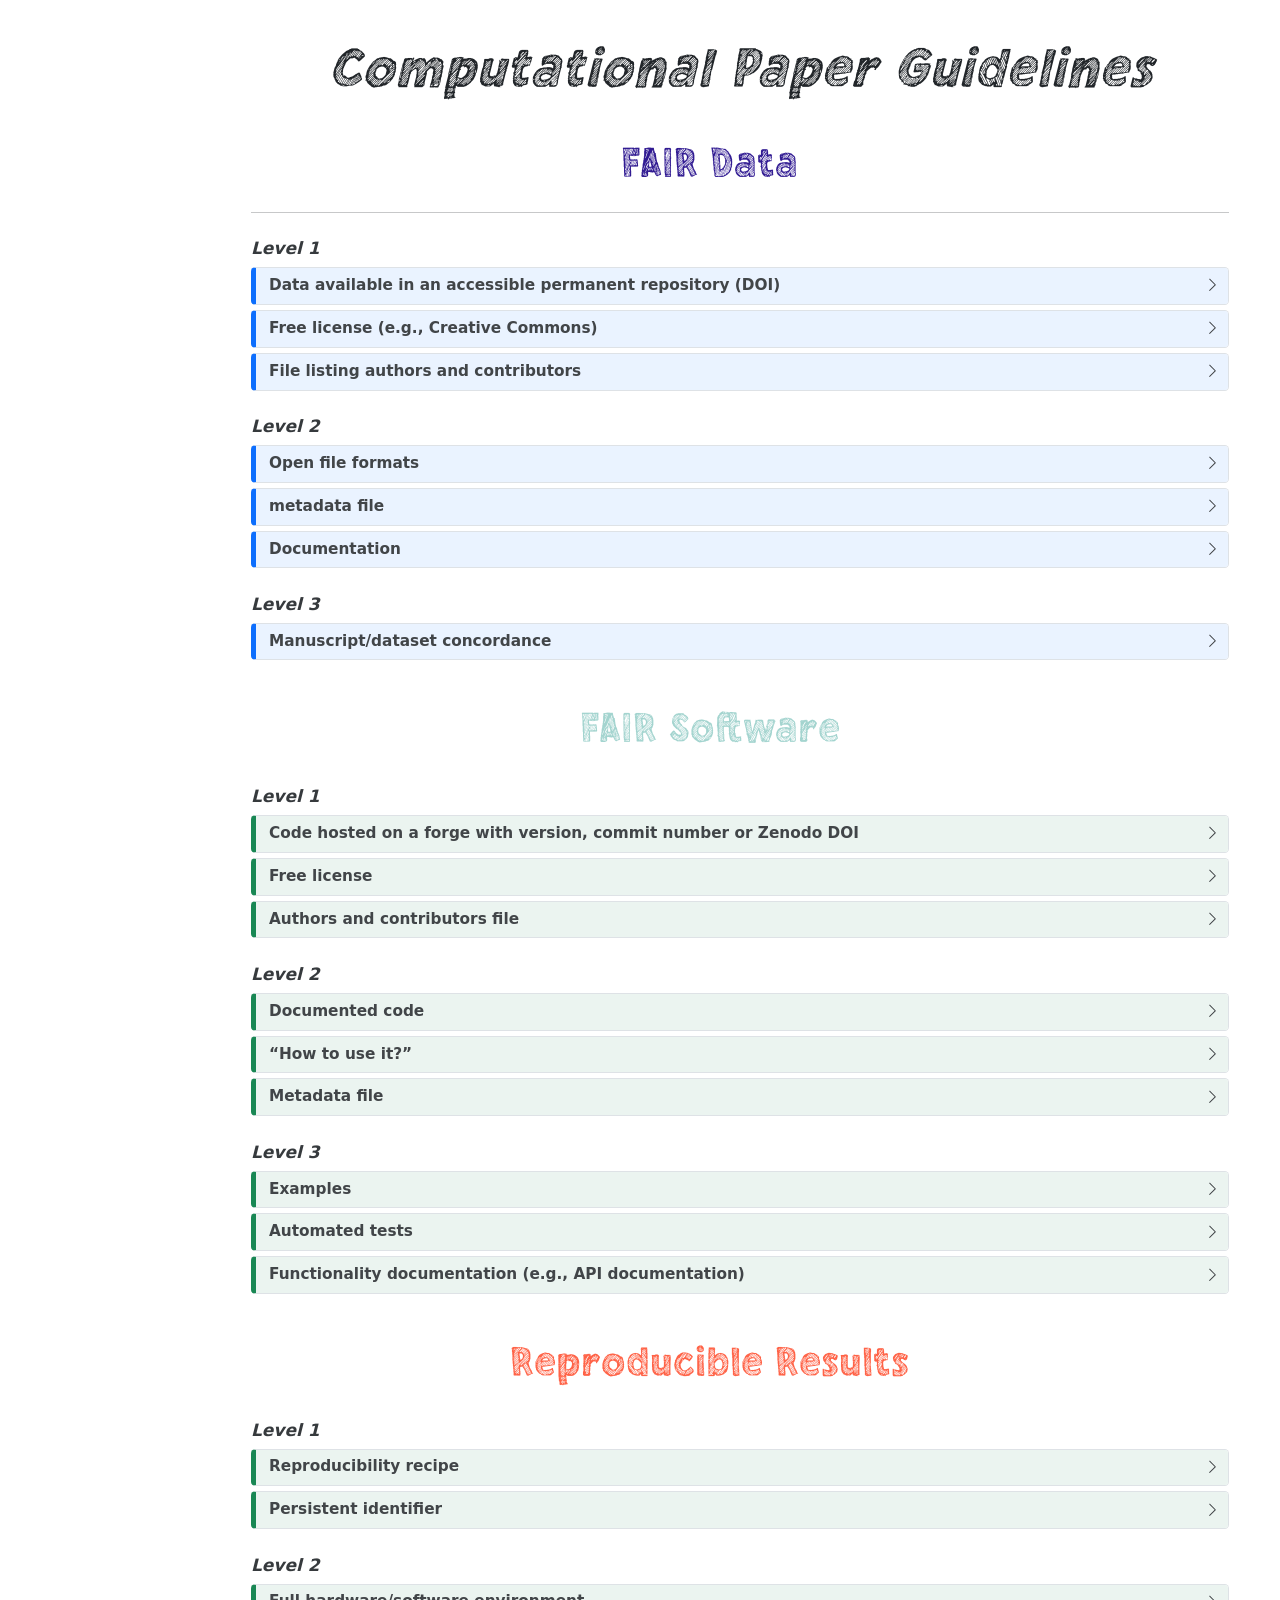
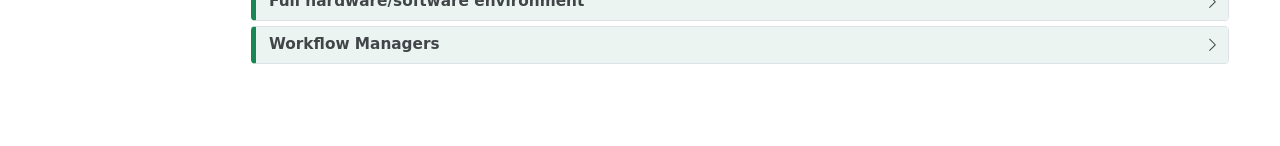
==== docs/authors_guidelines.html @ 98925eec "publish site to docs" ====
<!DOCTYPE html>
<html xmlns="http://www.w3.org/1999/xhtml" lang="en" xml:lang="en"><head>

<meta charset="utf-8">
<meta name="generator" content="quarto-1.8.26">

<meta name="viewport" content="width=device-width, initial-scale=1.0, user-scalable=yes">


<title>Computational Paper Guidelines</title>
<style>
code{white-space: pre-wrap;}
span.smallcaps{font-variant: small-caps;}
div.columns{display: flex; gap: min(4vw, 1.5em);}
div.column{flex: auto; overflow-x: auto;}
div.hanging-indent{margin-left: 1.5em; text-indent: -1.5em;}
ul.task-list{list-style: none;}
ul.task-list li input[type="checkbox"] {
  width: 0.8em;
  margin: 0 0.8em 0.2em -1em; /* quarto-specific, see https://github.com/quarto-dev/quarto-cli/issues/4556 */ 
  vertical-align: middle;
}
/* CSS for syntax highlighting */
html { -webkit-text-size-adjust: 100%; }
pre > code.sourceCode { white-space: pre; position: relative; }
pre > code.sourceCode > span { display: inline-block; line-height: 1.25; }
pre > code.sourceCode > span:empty { height: 1.2em; }
.sourceCode { overflow: visible; }
code.sourceCode > span { color: inherit; text-decoration: inherit; }
div.sourceCode { margin: 1em 0; }
pre.sourceCode { margin: 0; }
@media screen {
div.sourceCode { overflow: auto; }
}
@media print {
pre > code.sourceCode { white-space: pre-wrap; }
pre > code.sourceCode > span { text-indent: -5em; padding-left: 5em; }
}
pre.numberSource code
  { counter-reset: source-line 0; }
pre.numberSource code > span
  { position: relative; left: -4em; counter-increment: source-line; }
pre.numberSource code > span > a:first-child::before
  { content: counter(source-line);
    position: relative; left: -1em; text-align: right; vertical-align: baseline;
    border: none; display: inline-block;
    -webkit-touch-callout: none; -webkit-user-select: none;
    -khtml-user-select: none; -moz-user-select: none;
    -ms-user-select: none; user-select: none;
    padding: 0 4px; width: 4em;
  }
pre.numberSource { margin-left: 3em;  padding-left: 4px; }
div.sourceCode
  {   }
@media screen {
pre > code.sourceCode > span > a:first-child::before { text-decoration: underline; }
}
</style>


<script src="site_libs/quarto-nav/quarto-nav.js"></script>
<script src="site_libs/clipboard/clipboard.min.js"></script>
<script src="site_libs/quarto-search/autocomplete.umd.js"></script>
<script src="site_libs/quarto-search/fuse.min.js"></script>
<script src="site_libs/quarto-search/quarto-search.js"></script>
<meta name="quarto:offset" content="./">
<script src="site_libs/quarto-html/quarto.js" type="module"></script>
<script src="site_libs/quarto-html/tabsets/tabsets.js" type="module"></script>
<script src="site_libs/quarto-html/axe/axe-check.js" type="module"></script>
<script src="site_libs/quarto-html/popper.min.js"></script>
<script src="site_libs/quarto-html/tippy.umd.min.js"></script>
<script src="site_libs/quarto-html/anchor.min.js"></script>
<link href="site_libs/quarto-html/tippy.css" rel="stylesheet">
<link href="site_libs/quarto-html/quarto-syntax-highlighting-587c61ba64f3a5504c4d52d930310e48.css" rel="stylesheet" id="quarto-text-highlighting-styles">
<script src="site_libs/bootstrap/bootstrap.min.js"></script>
<link href="site_libs/bootstrap/bootstrap-icons.css" rel="stylesheet">
<link href="site_libs/bootstrap/bootstrap-df3e4da14712b3ffd6f2492332c13630.min.css" rel="stylesheet" append-hash="true" id="quarto-bootstrap" data-mode="light">
<script id="quarto-search-options" type="application/json">{
  "location": "sidebar",
  "copy-button": false,
  "collapse-after": 3,
  "panel-placement": "start",
  "type": "textbox",
  "limit": 50,
  "keyboard-shortcut": [
    "f",
    "/",
    "s"
  ],
  "show-item-context": false,
  "language": {
    "search-no-results-text": "No results",
    "search-matching-documents-text": "matching documents",
    "search-copy-link-title": "Copy link to search",
    "search-hide-matches-text": "Hide additional matches",
    "search-more-match-text": "more match in this document",
    "search-more-matches-text": "more matches in this document",
    "search-clear-button-title": "Clear",
    "search-text-placeholder": "",
    "search-detached-cancel-button-title": "Cancel",
    "search-submit-button-title": "Submit",
    "search-label": "Search"
  }
}</script>
<link rel="stylesheet" href="https://cdnjs.cloudflare.com/ajax/libs/font-awesome/5.15.4/css/all.min.css">


<link rel="stylesheet" href="styles.css">
</head>

<body class="floating fullcontent quarto-light">

<div id="quarto-search-results"></div>
<!-- content -->
<div id="quarto-content" class="quarto-container page-columns page-rows-contents page-layout-article">
<!-- sidebar -->
  <nav id="quarto-sidebar" class="sidebar collapse collapse-horizontal quarto-sidebar-collapse-item sidebar-navigation floating overflow-auto">
    
</nav>
<div id="quarto-sidebar-glass" class="quarto-sidebar-collapse-item" data-bs-toggle="collapse" data-bs-target=".quarto-sidebar-collapse-item"></div>
<!-- margin-sidebar -->
    
<!-- main -->
<main class="content" id="quarto-document-content">

<header id="title-block-header" class="quarto-title-block default">
<div class="quarto-title">
<h1 class="title">Computational Paper Guidelines</h1>
</div>



<div class="quarto-title-meta">

    
  
    
  </div>
  


</header>


<section id="fair-data" class="level2">
<h2 class="anchored" data-anchor-id="fair-data">FAIR Data</h2>
<hr>
<section id="level-1" class="level3">
<h3 class="anchored" data-anchor-id="level-1">Level 1</h3>
<div class="callout callout-style-default callout-note callout-titled">
<div class="callout-header d-flex align-content-center collapsed" data-bs-toggle="collapse" data-bs-target=".callout-1-contents" aria-controls="callout-1" aria-expanded="false" aria-label="Toggle callout">
<div class="callout-icon-container">
<i class="callout-icon"></i>
</div>
<div class="callout-title-container flex-fill">
<span class="screen-reader-only">Note</span>Data available in an accessible permanent repository (DOI)
</div>
<div class="callout-btn-toggle d-inline-block border-0 py-1 ps-1 pe-0 float-end"><i class="callout-toggle"></i></div>
</div>
<div id="callout-1" class="callout-1-contents callout-collapse collapse">
<div class="callout-body-container callout-body">
<ul>
<li>Zenodo</li>
<li>other institutional repositories (find examples)</li>
</ul>
</div>
</div>
</div>
<div class="callout callout-style-default callout-note callout-titled">
<div class="callout-header d-flex align-content-center collapsed" data-bs-toggle="collapse" data-bs-target=".callout-2-contents" aria-controls="callout-2" aria-expanded="false" aria-label="Toggle callout">
<div class="callout-icon-container">
<i class="callout-icon"></i>
</div>
<div class="callout-title-container flex-fill">
<span class="screen-reader-only">Note</span>Free license (e.g., Creative Commons)
</div>
<div class="callout-btn-toggle d-inline-block border-0 py-1 ps-1 pe-0 float-end"><i class="callout-toggle"></i></div>
</div>
<div id="callout-2" class="callout-2-contents callout-collapse collapse">
<div class="callout-body-container callout-body">
<p>The License must be clearly indicated in the root of the repository (<strong>LICENSE/COPYING</strong>).<br>
Exemple of valid licenses:</p>
<ul>
<li><p><strong><a href="https://creativecommons.org/licenses/by/4.0/">CC-BY-4.0</a></strong> — Attribution; for data/docs; FAIR-compliant openness.</p></li>
<li><p>refine possibilities in CC-BY</p></li>
</ul>
</div>
</div>
</div>
<div class="callout callout-style-default callout-note callout-titled">
<div class="callout-header d-flex align-content-center collapsed" data-bs-toggle="collapse" data-bs-target=".callout-3-contents" aria-controls="callout-3" aria-expanded="false" aria-label="Toggle callout">
<div class="callout-icon-container">
<i class="callout-icon"></i>
</div>
<div class="callout-title-container flex-fill">
<span class="screen-reader-only">Note</span>File listing authors and contributors
</div>
<div class="callout-btn-toggle d-inline-block border-0 py-1 ps-1 pe-0 float-end"><i class="callout-toggle"></i></div>
</div>
<div id="callout-3" class="callout-3-contents callout-collapse collapse">
<div class="callout-body-container callout-body">
<p>The authors and contributors should be given with one or several of the following:</p>
<ul>
<li><strong><code>AUTHORS</code> file</strong> — Plain text or Markdown file listing main authors and maintainers. Example: <code>AUTHORS</code>, <code>AUTHORS.md</code></li>
<li><strong><code>CONTRIBUTORS</code> file</strong> — Lists additional contributors or institutional credits. Example: <code>CONTRIBUTORS</code>, <code>CONTRIBUTORS.md</code></li>
<li>Within <strong><code>README</code> file</strong> — Optional “Authors” or “Credits” section; human-readable summary.</li>
<li>Within <strong>Version control management</strong> — With clean commit history, the exact contributor list is metadata.
<ul>
<li>add a warning regarding usability with heavy data</li>
</ul></li>
</ul>
</div>
</div>
</div>
</section>
<section id="level-2" class="level3">
<h3 class="anchored" data-anchor-id="level-2">Level 2</h3>
<div class="callout callout-style-default callout-note callout-titled">
<div class="callout-header d-flex align-content-center collapsed" data-bs-toggle="collapse" data-bs-target=".callout-4-contents" aria-controls="callout-4" aria-expanded="false" aria-label="Toggle callout">
<div class="callout-icon-container">
<i class="callout-icon"></i>
</div>
<div class="callout-title-container flex-fill">
<span class="screen-reader-only">Note</span>Open file formats
</div>
<div class="callout-btn-toggle d-inline-block border-0 py-1 ps-1 pe-0 float-end"><i class="callout-toggle"></i></div>
</div>
<div id="callout-4" class="callout-4-contents callout-collapse collapse">
<div class="callout-body-container callout-body">
<ul>
<li>e.g., HDF5, NetCDF</li>
<li>find a website with list of acceptable things</li>
</ul>
</div>
</div>
</div>
<div class="callout callout-style-default callout-note callout-titled">
<div class="callout-header d-flex align-content-center collapsed" data-bs-toggle="collapse" data-bs-target=".callout-5-contents" aria-controls="callout-5" aria-expanded="false" aria-label="Toggle callout">
<div class="callout-icon-container">
<i class="callout-icon"></i>
</div>
<div class="callout-title-container flex-fill">
<span class="screen-reader-only">Note</span>metadata file
</div>
<div class="callout-btn-toggle d-inline-block border-0 py-1 ps-1 pe-0 float-end"><i class="callout-toggle"></i></div>
</div>
<div id="callout-5" class="callout-5-contents callout-collapse collapse">
<div class="callout-body-container callout-body">
<ul>
<li>metadata extracted from file scanning (Solidipes, other examples, …)</li>
<li>Open file formats</li>
<li>RO-crate format for storage of metadata</li>
</ul>
</div>
</div>
</div>
<div class="callout callout-style-default callout-note callout-titled">
<div class="callout-header d-flex align-content-center collapsed" data-bs-toggle="collapse" data-bs-target=".callout-6-contents" aria-controls="callout-6" aria-expanded="false" aria-label="Toggle callout">
<div class="callout-icon-container">
<i class="callout-icon"></i>
</div>
<div class="callout-title-container flex-fill">
<span class="screen-reader-only">Note</span>Documentation
</div>
<div class="callout-btn-toggle d-inline-block border-0 py-1 ps-1 pe-0 float-end"><i class="callout-toggle"></i></div>
</div>
<div id="callout-6" class="callout-6-contents callout-collapse collapse">
<div class="callout-body-container callout-body">
<p>For complex and/or voluminous datasets documentation is necessary</p>
</div>
</div>
</div>
</section>
<section id="level-3" class="level3">
<h3 class="anchored" data-anchor-id="level-3">Level 3</h3>
<div class="callout callout-style-default callout-note callout-titled">
<div class="callout-header d-flex align-content-center collapsed" data-bs-toggle="collapse" data-bs-target=".callout-7-contents" aria-controls="callout-7" aria-expanded="false" aria-label="Toggle callout">
<div class="callout-icon-container">
<i class="callout-icon"></i>
</div>
<div class="callout-title-container flex-fill">
<span class="screen-reader-only">Note</span>Manuscript/dataset concordance
</div>
<div class="callout-btn-toggle d-inline-block border-0 py-1 ps-1 pe-0 float-end"><i class="callout-toggle"></i></div>
</div>
<div id="callout-7" class="callout-7-contents callout-collapse collapse">
<div class="callout-body-container callout-body">
<p>Curation and validation ensuring consistency between content and paper</p>
<ul>
<li>Can be human validation</li>
<li>Ontology based validation (using Solidipes)</li>
</ul>
</div>
</div>
</div>
</section>
</section>
<section id="fair-software" class="level2">
<h2 class="anchored" data-anchor-id="fair-software">FAIR Software</h2>
<section id="level-1-1" class="level3">
<h3 class="anchored" data-anchor-id="level-1-1">Level 1</h3>
<div class="callout callout-style-default callout-tip callout-titled">
<div class="callout-header d-flex align-content-center collapsed" data-bs-toggle="collapse" data-bs-target=".callout-8-contents" aria-controls="callout-8" aria-expanded="false" aria-label="Toggle callout">
<div class="callout-icon-container">
<i class="callout-icon"></i>
</div>
<div class="callout-title-container flex-fill">
<span class="screen-reader-only">Tip</span>Code hosted on a forge with version, commit number or Zenodo DOI
</div>
<div class="callout-btn-toggle d-inline-block border-0 py-1 ps-1 pe-0 float-end"><i class="callout-toggle"></i></div>
</div>
<div id="callout-8" class="callout-8-contents callout-collapse collapse">
<div class="callout-body-container callout-body">
<section id="git-forges" class="level4">
<h4 class="anchored" data-anchor-id="git-forges"><code>git</code> forges:</h4>
<ul>
<li><strong><a href="https://gitlab.com">GitLab</a></strong> — Open-core; self-host or cloud; good CI/CD; FAIR-aligned transparency.</li>
<li><strong><a href="https://github.com">GitHub</a></strong> — Widely used; strong integration tools; limited openness (proprietary).</li>
<li><strong><a href="https://codeberg.org">Codeberg</a></strong> — Fully open-source (Gitea-based); privacy-friendly; EU-hosted.</li>
<li><strong><a href="https://sr.ht">SourceHut</a></strong> — Minimalist; open protocols; plain-text workflows; fully libre.</li>
<li><strong><a href="https://bitbucket.org">Bitbucket</a></strong> — Proprietary; integrates with Atlassian suite; less open.</li>
<li><strong><a href="https://gitea.io">Gitea</a></strong> — Lightweight, self-hosted, MIT-licensed; supports FAIR openness.</li>
<li><strong><a href="https://forgejo.org">Forgejo</a></strong> — Gitea fork; community-driven; strong open governance.</li>
<li><strong><a href="https://gricad-gitlab.univ-grenoble-alpes.fr/">GRICAD GitLab</a></strong> — Academic research-forge (Université Grenoble Alpes + CNRS + INRIA); local GitLab instance for research software. - <strong><a href="https://forge.ird.fr/">IRD Forge</a></strong> — Institutional GitLab-based forge by Institut de recherche pour le développement (IRD); supports versioning, CI/CD, public/private code. :contentReference<span data-index="2">oaicite:2</span></li>
<li><strong><a href="https://code.gouv.fr/fr/bluehats/autres-forges/">Forgejo / Fordj (France-specific interest)</a></strong> — Libre community-forge (via DINUM / BlueHats) for French public sector; open-source development. :contentReference<span data-index="4">oaicite:4</span></li>
</ul>
</section>
<section id="getting-version-git-commit" class="level4">
<h4 class="anchored" data-anchor-id="getting-version-git-commit">Getting version / git commit:</h4>
<ul>
<li><a href="https://git-scm.com/book/en/v2/Git-Basics-Viewing-the-Commit-History">Git commit</a></li>
<li><a href="https://docs.github.com/en/pull-requests/committing-changes-to-your-project/creating-and-editing-commits/about-commits">GitHub commit</a></li>
<li><a href="https://docs.gitlab.com/user/project/repository/commits/">Gilab commit</a></li>
<li><a href="https://help.zenodo.org/docs/github/archive-software/github-upload/">Zenodo DOI, code archive</a></li>
</ul>
</section>
<section id="citation" class="level4">
<h4 class="anchored" data-anchor-id="citation">Citation</h4>
<ul>
<li><p>README file: Doe, J., &amp; Smith, A. (2025). <em>CoolSim: Climate simulation toolkit</em> (Version 2.3.1) [Computer software]. GitHub. Commit: 4f8a9d2. https://github.com/exampleuser/coolsim/tree/4f8a9d2</p></li>
<li><p>As a bibtex entry:</p></li>
</ul>
<div class="code-copy-outer-scaffold"><div class="sourceCode" id="cb1"><pre class="sourceCode bib code-with-copy"><code class="sourceCode bibtex"><span id="cb1-1"><a href="#cb1-1" aria-hidden="true" tabindex="-1"></a><span class="co">@software{Doe_CoolSim_2025,</span></span>
<span id="cb1-2"><a href="#cb1-2" aria-hidden="true" tabindex="-1"></a><span class="co">  author       = {Doe, John and Smith, Alice},</span></span>
<span id="cb1-3"><a href="#cb1-3" aria-hidden="true" tabindex="-1"></a><span class="co">  title        = {CoolSim: Climate simulation toolkit},</span></span>
<span id="cb1-4"><a href="#cb1-4" aria-hidden="true" tabindex="-1"></a><span class="co">  year         = {2025},</span></span>
<span id="cb1-5"><a href="#cb1-5" aria-hidden="true" tabindex="-1"></a><span class="co">  version      = {2.3.1},</span></span>
<span id="cb1-6"><a href="#cb1-6" aria-hidden="true" tabindex="-1"></a><span class="co">  url          = {https://github.com/exampleuser/coolsim/tree/4f8a9d2},</span></span>
<span id="cb1-7"><a href="#cb1-7" aria-hidden="true" tabindex="-1"></a><span class="co">  note         = {Commit 4f8a9d2b6e7c4e1a52d9e9e2f3c17b6a1d3f45ac},</span></span>
<span id="cb1-8"><a href="#cb1-8" aria-hidden="true" tabindex="-1"></a><span class="co">}</span></span></code></pre></div><button title="Copy to Clipboard" class="code-copy-button"><i class="bi"></i></button></div>
</section>
</div>
</div>
</div>
<div class="callout callout-style-default callout-tip callout-titled">
<div class="callout-header d-flex align-content-center collapsed" data-bs-toggle="collapse" data-bs-target=".callout-9-contents" aria-controls="callout-9" aria-expanded="false" aria-label="Toggle callout">
<div class="callout-icon-container">
<i class="callout-icon"></i>
</div>
<div class="callout-title-container flex-fill">
<span class="screen-reader-only">Tip</span>Free license
</div>
<div class="callout-btn-toggle d-inline-block border-0 py-1 ps-1 pe-0 float-end"><i class="callout-toggle"></i></div>
</div>
<div id="callout-9" class="callout-9-contents callout-collapse collapse">
<div class="callout-body-container callout-body">
<p>The License must be clearly indicated in the root of the repository (<strong>LICENSE/COPYING</strong>). Exemple of valid licenses:</p>
<ul>
<li><strong><a href="https://opensource.org/licenses/MIT">MIT License</a></strong> — Permissive; free reuse, modify, distribute; attribution only.</li>
<li><strong><a href="https://www.apache.org/licenses/LICENSE-2.0">Apache 2.0</a></strong> — Permissive; attribution + patent grant; high interoperability.</li>
<li><strong><a href="https://opensource.org/licenses/BSD-3-Clause">BSD 3-Clause</a></strong> — Permissive; attribution + non-endorsement.</li>
<li><strong><a href="https://www.gnu.org/licenses/gpl-3.0.en.html">GPL-3.0</a></strong> — Copyleft; derivatives must remain open.</li>
<li><strong><a href="https://www.gnu.org/licenses/lgpl-3.0.en.html">LGPL-3.0</a></strong> — Copyleft; Lesser GPL permits use of the library in proprietary programs.</li>
<li><strong><a href="https://www.mozilla.org/en-US/MPL/2.0/">MPL-2.0</a></strong> — Weak copyleft; file-level openness; flexible reuse.</li>
<li><strong><a href="https://creativecommons.org/licenses/by/4.0/">CC-BY-4.0</a></strong> — Attribution; for data/docs; FAIR-compliant openness.</li>
</ul>
</div>
</div>
</div>
<div class="callout callout-style-default callout-tip callout-titled">
<div class="callout-header d-flex align-content-center collapsed" data-bs-toggle="collapse" data-bs-target=".callout-10-contents" aria-controls="callout-10" aria-expanded="false" aria-label="Toggle callout">
<div class="callout-icon-container">
<i class="callout-icon"></i>
</div>
<div class="callout-title-container flex-fill">
<span class="screen-reader-only">Tip</span>Authors and contributors file
</div>
<div class="callout-btn-toggle d-inline-block border-0 py-1 ps-1 pe-0 float-end"><i class="callout-toggle"></i></div>
</div>
<div id="callout-10" class="callout-10-contents callout-collapse collapse">
<div class="callout-body-container callout-body">
<p>The authors and contributors should be given with one or several of the following:</p>
<ul>
<li><strong><code>AUTHORS</code> file</strong> — Plain text or Markdown file listing main authors and maintainers. Example: <code>AUTHORS</code>, <code>AUTHORS.md</code></li>
<li><strong><code>CONTRIBUTORS</code> file</strong> — Lists additional contributors or institutional credits. Example: <code>CONTRIBUTORS</code>, <code>CONTRIBUTORS.md</code></li>
<li>Within <strong><code>README</code> file</strong> — Optional “Authors” or “Credits” section; human-readable summary.</li>
<li>Within <strong>Version control management</strong> — With clean commit history, the exact contributor list is metadata.</li>
</ul>
</div>
</div>
</div>
</section>
<section id="level-2-1" class="level3">
<h3 class="anchored" data-anchor-id="level-2-1">Level 2</h3>
<div class="callout callout-style-default callout-tip callout-titled">
<div class="callout-header d-flex align-content-center collapsed" data-bs-toggle="collapse" data-bs-target=".callout-11-contents" aria-controls="callout-11" aria-expanded="false" aria-label="Toggle callout">
<div class="callout-icon-container">
<i class="callout-icon"></i>
</div>
<div class="callout-title-container flex-fill">
<span class="screen-reader-only">Tip</span>Documented code
</div>
<div class="callout-btn-toggle d-inline-block border-0 py-1 ps-1 pe-0 float-end"><i class="callout-toggle"></i></div>
</div>
<div id="callout-11" class="callout-11-contents callout-collapse collapse">
<div class="callout-body-container callout-body">
<p>There is API documentation (inline annotations) and a user/developper documentation.</p>
<ul>
<li><a href="https://www.doxygen.nl">Doxygen</a></li>
<li><a href="https://www.sphinx-doc.org">Sphinx</a> and <a href="https://docs.python.org/3/library/pydoc.html">pydoc</a></li>
<li><a href="https://jsdoc.app">JSDoc</a></li>
<li><a href="https://juliadocs.github.io/Documenter.jl">Documenter.jl</a></li>
<li><a href="https://doc.rust-lang.org/rustdoc/">rustdoc</a> and <a href="https://doc.rust-lang.org/cargo/commands/cargo-doc.html">Cargo doc</a></li>
</ul>
</div>
</div>
</div>
<div class="callout callout-style-default callout-tip callout-titled">
<div class="callout-header d-flex align-content-center collapsed" data-bs-toggle="collapse" data-bs-target=".callout-12-contents" aria-controls="callout-12" aria-expanded="false" aria-label="Toggle callout">
<div class="callout-icon-container">
<i class="callout-icon"></i>
</div>
<div class="callout-title-container flex-fill">
<span class="screen-reader-only">Tip</span>“How to use it?”
</div>
<div class="callout-btn-toggle d-inline-block border-0 py-1 ps-1 pe-0 float-end"><i class="callout-toggle"></i></div>
</div>
<div id="callout-12" class="callout-12-contents callout-collapse collapse">
<div class="callout-body-container callout-body">
<ul>
<li>instructions</li>
<li>README</li>
<li>example scripts</li>
</ul>
</div>
</div>
</div>
<div class="callout callout-style-default callout-tip callout-titled">
<div class="callout-header d-flex align-content-center collapsed" data-bs-toggle="collapse" data-bs-target=".callout-13-contents" aria-controls="callout-13" aria-expanded="false" aria-label="Toggle callout">
<div class="callout-icon-container">
<i class="callout-icon"></i>
</div>
<div class="callout-title-container flex-fill">
<span class="screen-reader-only">Tip</span>Metadata file
</div>
<div class="callout-btn-toggle d-inline-block border-0 py-1 ps-1 pe-0 float-end"><i class="callout-toggle"></i></div>
</div>
<div id="callout-13" class="callout-13-contents callout-collapse collapse">
<div class="callout-body-container callout-body">
<p>TODO</p>
</div>
</div>
</div>
</section>
<section id="level-3-1" class="level3">
<h3 class="anchored" data-anchor-id="level-3-1">Level 3</h3>
<div class="callout callout-style-default callout-tip callout-empty-content callout-titled">
<div class="callout-header d-flex align-content-center collapsed" data-bs-toggle="collapse" data-bs-target=".callout-14-contents" aria-controls="callout-14" aria-expanded="false" aria-label="Toggle callout">
<div class="callout-icon-container">
<i class="callout-icon"></i>
</div>
<div class="callout-title-container flex-fill">
<span class="screen-reader-only">Tip</span>Examples
</div>
<div class="callout-btn-toggle d-inline-block border-0 py-1 ps-1 pe-0 float-end"><i class="callout-toggle"></i></div>
</div>
<div id="callout-14" class="callout-14-contents callout-collapse collapse">
<div class="callout-body-container callout-body">

</div>
</div>
</div>
<div class="callout callout-style-default callout-tip callout-empty-content callout-titled">
<div class="callout-header d-flex align-content-center collapsed" data-bs-toggle="collapse" data-bs-target=".callout-15-contents" aria-controls="callout-15" aria-expanded="false" aria-label="Toggle callout">
<div class="callout-icon-container">
<i class="callout-icon"></i>
</div>
<div class="callout-title-container flex-fill">
<span class="screen-reader-only">Tip</span>Automated tests
</div>
<div class="callout-btn-toggle d-inline-block border-0 py-1 ps-1 pe-0 float-end"><i class="callout-toggle"></i></div>
</div>
<div id="callout-15" class="callout-15-contents callout-collapse collapse">
<div class="callout-body-container callout-body">

</div>
</div>
</div>
<div class="callout callout-style-default callout-tip callout-empty-content callout-titled">
<div class="callout-header d-flex align-content-center collapsed" data-bs-toggle="collapse" data-bs-target=".callout-16-contents" aria-controls="callout-16" aria-expanded="false" aria-label="Toggle callout">
<div class="callout-icon-container">
<i class="callout-icon"></i>
</div>
<div class="callout-title-container flex-fill">
<span class="screen-reader-only">Tip</span>Functionality documentation (e.g., API documentation)
</div>
<div class="callout-btn-toggle d-inline-block border-0 py-1 ps-1 pe-0 float-end"><i class="callout-toggle"></i></div>
</div>
<div id="callout-16" class="callout-16-contents callout-collapse collapse">
<div class="callout-body-container callout-body">

</div>
</div>
</div>
</section>
</section>
<section id="reproducible-results" class="level2">
<h2 class="anchored" data-anchor-id="reproducible-results">Reproducible Results</h2>
<section id="level-1-2" class="level3">
<h3 class="anchored" data-anchor-id="level-1-2">Level 1</h3>
<div class="callout callout-style-default callout-tip callout-titled">
<div class="callout-header d-flex align-content-center collapsed" data-bs-toggle="collapse" data-bs-target=".callout-17-contents" aria-controls="callout-17" aria-expanded="false" aria-label="Toggle callout">
<div class="callout-icon-container">
<i class="callout-icon"></i>
</div>
<div class="callout-title-container flex-fill">
<span class="screen-reader-only">Tip</span>Reproducibility recipe
</div>
<div class="callout-btn-toggle d-inline-block border-0 py-1 ps-1 pe-0 float-end"><i class="callout-toggle"></i></div>
</div>
<div id="callout-17" class="callout-17-contents callout-collapse collapse">
<div class="callout-body-container callout-body">
<ul>
<li>README with instructions</li>
<li>Input accessible</li>
<li>Script for relaunching raw generation and post-analysis</li>
</ul>
</div>
</div>
</div>
<div class="callout callout-style-default callout-tip callout-titled">
<div class="callout-header d-flex align-content-center collapsed" data-bs-toggle="collapse" data-bs-target=".callout-18-contents" aria-controls="callout-18" aria-expanded="false" aria-label="Toggle callout">
<div class="callout-icon-container">
<i class="callout-icon"></i>
</div>
<div class="callout-title-container flex-fill">
<span class="screen-reader-only">Tip</span>Persistent identifier
</div>
<div class="callout-btn-toggle d-inline-block border-0 py-1 ps-1 pe-0 float-end"><i class="callout-toggle"></i></div>
</div>
<div id="callout-18" class="callout-18-contents callout-collapse collapse">
<div class="callout-body-container callout-body">
<ul>
<li>GIT Repository</li>
<li>SWHID</li>
<li>DOI</li>
</ul>
</div>
</div>
</div>
</section>
<section id="level-2-2" class="level3">
<h3 class="anchored" data-anchor-id="level-2-2">Level 2</h3>
<div class="callout callout-style-default callout-tip callout-titled">
<div class="callout-header d-flex align-content-center collapsed" data-bs-toggle="collapse" data-bs-target=".callout-19-contents" aria-controls="callout-19" aria-expanded="false" aria-label="Toggle callout">
<div class="callout-icon-container">
<i class="callout-icon"></i>
</div>
<div class="callout-title-container flex-fill">
<span class="screen-reader-only">Tip</span>Full hardware/software environment
</div>
<div class="callout-btn-toggle d-inline-block border-0 py-1 ps-1 pe-0 float-end"><i class="callout-toggle"></i></div>
</div>
<div id="callout-19" class="callout-19-contents callout-collapse collapse">
<div class="callout-body-container callout-body">
<ul>
<li><code>Guix</code> - a functional, reproducible, and transparent package manager. <a href="https://guix.gnu.org/en/manual/">Docs</a></li>
<li><code>venv</code> - is a Python library for isolated environments. <a href="https://docs.python.org/3/library/venv.html">Docs</a></li>
<li><code>requirements.txt</code> - standard pip list of packages. <a href="https://pip.pypa.io/en/stable/cli/pip_install/#requirements-file-format">Docs</a><br>
</li>
<li><code>environment.yml</code> - Conda environment specification for Python + packages. <a href="https://docs.conda.io/projects/conda/en/latest/user-guide/tasks/manage-environments.html#creating-an-environment-yml-file">Docs</a><br>
</li>
<li><code>package.json</code> - main metadata + dependencies <a href="https://docs.npmjs.com/cli/v9/configuring-npm/package-json">Docs</a><br>
</li>
<li><code>renv</code> - is a project-managed R environment for reproducible research. <a href="https://rstudio.github.io/renv/">Docs</a></li>
</ul>
</div>
</div>
</div>
<div class="callout callout-style-default callout-tip callout-titled">
<div class="callout-header d-flex align-content-center collapsed" data-bs-toggle="collapse" data-bs-target=".callout-20-contents" aria-controls="callout-20" aria-expanded="false" aria-label="Toggle callout">
<div class="callout-icon-container">
<i class="callout-icon"></i>
</div>
<div class="callout-title-container flex-fill">
<span class="screen-reader-only">Tip</span>Workflow Managers
</div>
<div class="callout-btn-toggle d-inline-block border-0 py-1 ps-1 pe-0 float-end"><i class="callout-toggle"></i></div>
</div>
<div id="callout-20" class="callout-20-contents callout-collapse collapse">
<div class="callout-body-container callout-body">
<ol type="1">
<li><strong>Nextflow</strong>
<ul>
<li>📌 <a href="https://www.nextflow.io">https://www.nextflow.io</a></li>
<li>📦 GitHub: <a href="https://github.com/nextflow-io/nextflow">https://github.com/nextflow-io/nextflow</a></li>
<li>✅ Advanced: DSL2, containers, cloud support, bioinformatics focus.</li>
</ul></li>
<li><strong>Snakemake</strong>
<ul>
<li>📌 <a href="https://snakemake.readthedocs.io">https://snakemake.readthedocs.io</a></li>
<li>📦 GitHub: <a href="https://github.com/snakemake/snakemake">https://github.com/snakemake/snakemake</a></li>
<li>✅ Python-based, rule-based, great for reproducibility and pipelines.</li>
</ul></li>
<li><strong>CWL (Common Workflow Language)</strong>
<ul>
<li>📌 <a href="https://www.commonwl.org">https://www.commonwl.org</a></li>
<li>📦 GitHub: <a href="https://github.com/common-workflow-language/common-workflow-language">https://github.com/common-workflow-language/common-workflow-language</a></li>
<li>✅ Language-agnostic, portable, cloud-native.</li>
</ul></li>
<li><strong>WDL (Workflow Description Language)</strong>
<ul>
<li>📌 <a href="https://github.com/broadinstitute/wdl">https://github.com/broadinstitute/wdl</a></li>
<li>📦 GitHub: <a href="https://github.com/broadinstitute/wdl">https://github.com/broadinstitute/wdl</a></li>
<li>✅ Developed by Broad Institute, used in Terra, GA4GH.</li>
</ul></li>
<li><strong>Airflow (Apache Airflow)</strong>
<ul>
<li>📌 <a href="https://airflow.apache.org">https://airflow.apache.org</a></li>
<li>📦 GitHub: <a href="https://github.com/apache/airflow">https://github.com/apache/airflow</a></li>
<li>✅ Orchestration of complex data pipelines (not just science workflows).</li>
</ul></li>
<li><strong>Galaxy (Tool/Workflow Platform)</strong>
<ul>
<li>📌 <a href="https://galaxyproject.org">https://galaxyproject.org</a></li>
<li>📦 GitHub: <a href="https://github.com/galaxyproject/galaxy">https://github.com/galaxyproject/galaxy</a></li>
<li>✅ GUI-driven, open, widely used in bioinformatics.</li>
</ul></li>
</ol>
</div>
</div>
</div>


</section>
</section>

</main> <!-- /main -->
<script id="quarto-html-after-body" type="application/javascript">
  window.document.addEventListener("DOMContentLoaded", function (event) {
    const icon = "";
    const anchorJS = new window.AnchorJS();
    anchorJS.options = {
      placement: 'right',
      icon: icon
    };
    anchorJS.add('.anchored');
    const isCodeAnnotation = (el) => {
      for (const clz of el.classList) {
        if (clz.startsWith('code-annotation-')) {                     
          return true;
        }
      }
      return false;
    }
    const onCopySuccess = function(e) {
      // button target
      const button = e.trigger;
      // don't keep focus
      button.blur();
      // flash "checked"
      button.classList.add('code-copy-button-checked');
      var currentTitle = button.getAttribute("title");
      button.setAttribute("title", "Copied!");
      let tooltip;
      if (window.bootstrap) {
        button.setAttribute("data-bs-toggle", "tooltip");
        button.setAttribute("data-bs-placement", "left");
        button.setAttribute("data-bs-title", "Copied!");
        tooltip = new bootstrap.Tooltip(button, 
          { trigger: "manual", 
            customClass: "code-copy-button-tooltip",
            offset: [0, -8]});
        tooltip.show();    
      }
      setTimeout(function() {
        if (tooltip) {
          tooltip.hide();
          button.removeAttribute("data-bs-title");
          button.removeAttribute("data-bs-toggle");
          button.removeAttribute("data-bs-placement");
        }
        button.setAttribute("title", currentTitle);
        button.classList.remove('code-copy-button-checked');
      }, 1000);
      // clear code selection
      e.clearSelection();
    }
    const getTextToCopy = function(trigger) {
      const outerScaffold = trigger.parentElement.cloneNode(true);
      const codeEl = outerScaffold.querySelector('code');
      for (const childEl of codeEl.children) {
        if (isCodeAnnotation(childEl)) {
          childEl.remove();
        }
      }
      return codeEl.innerText;
    }
    const clipboard = new window.ClipboardJS('.code-copy-button:not([data-in-quarto-modal])', {
      text: getTextToCopy
    });
    clipboard.on('success', onCopySuccess);
    if (window.document.getElementById('quarto-embedded-source-code-modal')) {
      const clipboardModal = new window.ClipboardJS('.code-copy-button[data-in-quarto-modal]', {
        text: getTextToCopy,
        container: window.document.getElementById('quarto-embedded-source-code-modal')
      });
      clipboardModal.on('success', onCopySuccess);
    }
      var localhostRegex = new RegExp(/^(?:http|https):\/\/localhost\:?[0-9]*\//);
      var mailtoRegex = new RegExp(/^mailto:/);
        var filterRegex = new RegExp('/' + window.location.host + '/');
      var isInternal = (href) => {
          return filterRegex.test(href) || localhostRegex.test(href) || mailtoRegex.test(href);
      }
      // Inspect non-navigation links and adorn them if external
     var links = window.document.querySelectorAll('a[href]:not(.nav-link):not(.navbar-brand):not(.toc-action):not(.sidebar-link):not(.sidebar-item-toggle):not(.pagination-link):not(.no-external):not([aria-hidden]):not(.dropdown-item):not(.quarto-navigation-tool):not(.about-link)');
      for (var i=0; i<links.length; i++) {
        const link = links[i];
        if (!isInternal(link.href)) {
          // undo the damage that might have been done by quarto-nav.js in the case of
          // links that we want to consider external
          if (link.dataset.originalHref !== undefined) {
            link.href = link.dataset.originalHref;
          }
        }
      }
    function tippyHover(el, contentFn, onTriggerFn, onUntriggerFn) {
      const config = {
        allowHTML: true,
        maxWidth: 500,
        delay: 100,
        arrow: false,
        appendTo: function(el) {
            return el.parentElement;
        },
        interactive: true,
        interactiveBorder: 10,
        theme: 'quarto',
        placement: 'bottom-start',
      };
      if (contentFn) {
        config.content = contentFn;
      }
      if (onTriggerFn) {
        config.onTrigger = onTriggerFn;
      }
      if (onUntriggerFn) {
        config.onUntrigger = onUntriggerFn;
      }
      window.tippy(el, config); 
    }
    const noterefs = window.document.querySelectorAll('a[role="doc-noteref"]');
    for (var i=0; i<noterefs.length; i++) {
      const ref = noterefs[i];
      tippyHover(ref, function() {
        // use id or data attribute instead here
        let href = ref.getAttribute('data-footnote-href') || ref.getAttribute('href');
        try { href = new URL(href).hash; } catch {}
        const id = href.replace(/^#\/?/, "");
        const note = window.document.getElementById(id);
        if (note) {
          return note.innerHTML;
        } else {
          return "";
        }
      });
    }
    const xrefs = window.document.querySelectorAll('a.quarto-xref');
    const processXRef = (id, note) => {
      // Strip column container classes
      const stripColumnClz = (el) => {
        el.classList.remove("page-full", "page-columns");
        if (el.children) {
          for (const child of el.children) {
            stripColumnClz(child);
          }
        }
      }
      stripColumnClz(note)
      if (id === null || id.startsWith('sec-')) {
        // Special case sections, only their first couple elements
        const container = document.createElement("div");
        if (note.children && note.children.length > 2) {
          container.appendChild(note.children[0].cloneNode(true));
          for (let i = 1; i < note.children.length; i++) {
            const child = note.children[i];
            if (child.tagName === "P" && child.innerText === "") {
              continue;
            } else {
              container.appendChild(child.cloneNode(true));
              break;
            }
          }
          if (window.Quarto?.typesetMath) {
            window.Quarto.typesetMath(container);
          }
          return container.innerHTML
        } else {
          if (window.Quarto?.typesetMath) {
            window.Quarto.typesetMath(note);
          }
          return note.innerHTML;
        }
      } else {
        // Remove any anchor links if they are present
        const anchorLink = note.querySelector('a.anchorjs-link');
        if (anchorLink) {
          anchorLink.remove();
        }
        if (window.Quarto?.typesetMath) {
          window.Quarto.typesetMath(note);
        }
        if (note.classList.contains("callout")) {
          return note.outerHTML;
        } else {
          return note.innerHTML;
        }
      }
    }
    for (var i=0; i<xrefs.length; i++) {
      const xref = xrefs[i];
      tippyHover(xref, undefined, function(instance) {
        instance.disable();
        let url = xref.getAttribute('href');
        let hash = undefined; 
        if (url.startsWith('#')) {
          hash = url;
        } else {
          try { hash = new URL(url).hash; } catch {}
        }
        if (hash) {
          const id = hash.replace(/^#\/?/, "");
          const note = window.document.getElementById(id);
          if (note !== null) {
            try {
              const html = processXRef(id, note.cloneNode(true));
              instance.setContent(html);
            } finally {
              instance.enable();
              instance.show();
            }
          } else {
            // See if we can fetch this
            fetch(url.split('#')[0])
            .then(res => res.text())
            .then(html => {
              const parser = new DOMParser();
              const htmlDoc = parser.parseFromString(html, "text/html");
              const note = htmlDoc.getElementById(id);
              if (note !== null) {
                const html = processXRef(id, note);
                instance.setContent(html);
              } 
            }).finally(() => {
              instance.enable();
              instance.show();
            });
          }
        } else {
          // See if we can fetch a full url (with no hash to target)
          // This is a special case and we should probably do some content thinning / targeting
          fetch(url)
          .then(res => res.text())
          .then(html => {
            const parser = new DOMParser();
            const htmlDoc = parser.parseFromString(html, "text/html");
            const note = htmlDoc.querySelector('main.content');
            if (note !== null) {
              // This should only happen for chapter cross references
              // (since there is no id in the URL)
              // remove the first header
              if (note.children.length > 0 && note.children[0].tagName === "HEADER") {
                note.children[0].remove();
              }
              const html = processXRef(null, note);
              instance.setContent(html);
            } 
          }).finally(() => {
            instance.enable();
            instance.show();
          });
        }
      }, function(instance) {
      });
    }
        let selectedAnnoteEl;
        const selectorForAnnotation = ( cell, annotation) => {
          let cellAttr = 'data-code-cell="' + cell + '"';
          let lineAttr = 'data-code-annotation="' +  annotation + '"';
          const selector = 'span[' + cellAttr + '][' + lineAttr + ']';
          return selector;
        }
        const selectCodeLines = (annoteEl) => {
          const doc = window.document;
          const targetCell = annoteEl.getAttribute("data-target-cell");
          const targetAnnotation = annoteEl.getAttribute("data-target-annotation");
          const annoteSpan = window.document.querySelector(selectorForAnnotation(targetCell, targetAnnotation));
          const lines = annoteSpan.getAttribute("data-code-lines").split(",");
          const lineIds = lines.map((line) => {
            return targetCell + "-" + line;
          })
          let top = null;
          let height = null;
          let parent = null;
          if (lineIds.length > 0) {
              //compute the position of the single el (top and bottom and make a div)
              const el = window.document.getElementById(lineIds[0]);
              top = el.offsetTop;
              height = el.offsetHeight;
              parent = el.parentElement.parentElement;
            if (lineIds.length > 1) {
              const lastEl = window.document.getElementById(lineIds[lineIds.length - 1]);
              const bottom = lastEl.offsetTop + lastEl.offsetHeight;
              height = bottom - top;
            }
            if (top !== null && height !== null && parent !== null) {
              // cook up a div (if necessary) and position it 
              let div = window.document.getElementById("code-annotation-line-highlight");
              if (div === null) {
                div = window.document.createElement("div");
                div.setAttribute("id", "code-annotation-line-highlight");
                div.style.position = 'absolute';
                parent.appendChild(div);
              }
              div.style.top = top - 2 + "px";
              div.style.height = height + 4 + "px";
              div.style.left = 0;
              let gutterDiv = window.document.getElementById("code-annotation-line-highlight-gutter");
              if (gutterDiv === null) {
                gutterDiv = window.document.createElement("div");
                gutterDiv.setAttribute("id", "code-annotation-line-highlight-gutter");
                gutterDiv.style.position = 'absolute';
                const codeCell = window.document.getElementById(targetCell);
                const gutter = codeCell.querySelector('.code-annotation-gutter');
                gutter.appendChild(gutterDiv);
              }
              gutterDiv.style.top = top - 2 + "px";
              gutterDiv.style.height = height + 4 + "px";
            }
            selectedAnnoteEl = annoteEl;
          }
        };
        const unselectCodeLines = () => {
          const elementsIds = ["code-annotation-line-highlight", "code-annotation-line-highlight-gutter"];
          elementsIds.forEach((elId) => {
            const div = window.document.getElementById(elId);
            if (div) {
              div.remove();
            }
          });
          selectedAnnoteEl = undefined;
        };
          // Handle positioning of the toggle
      window.addEventListener(
        "resize",
        throttle(() => {
          elRect = undefined;
          if (selectedAnnoteEl) {
            selectCodeLines(selectedAnnoteEl);
          }
        }, 10)
      );
      function throttle(fn, ms) {
      let throttle = false;
      let timer;
        return (...args) => {
          if(!throttle) { // first call gets through
              fn.apply(this, args);
              throttle = true;
          } else { // all the others get throttled
              if(timer) clearTimeout(timer); // cancel #2
              timer = setTimeout(() => {
                fn.apply(this, args);
                timer = throttle = false;
              }, ms);
          }
        };
      }
        // Attach click handler to the DT
        const annoteDls = window.document.querySelectorAll('dt[data-target-cell]');
        for (const annoteDlNode of annoteDls) {
          annoteDlNode.addEventListener('click', (event) => {
            const clickedEl = event.target;
            if (clickedEl !== selectedAnnoteEl) {
              unselectCodeLines();
              const activeEl = window.document.querySelector('dt[data-target-cell].code-annotation-active');
              if (activeEl) {
                activeEl.classList.remove('code-annotation-active');
              }
              selectCodeLines(clickedEl);
              clickedEl.classList.add('code-annotation-active');
            } else {
              // Unselect the line
              unselectCodeLines();
              clickedEl.classList.remove('code-annotation-active');
            }
          });
        }
    const findCites = (el) => {
      const parentEl = el.parentElement;
      if (parentEl) {
        const cites = parentEl.dataset.cites;
        if (cites) {
          return {
            el,
            cites: cites.split(' ')
          };
        } else {
          return findCites(el.parentElement)
        }
      } else {
        return undefined;
      }
    };
    var bibliorefs = window.document.querySelectorAll('a[role="doc-biblioref"]');
    for (var i=0; i<bibliorefs.length; i++) {
      const ref = bibliorefs[i];
      const citeInfo = findCites(ref);
      if (citeInfo) {
        tippyHover(citeInfo.el, function() {
          var popup = window.document.createElement('div');
          citeInfo.cites.forEach(function(cite) {
            var citeDiv = window.document.createElement('div');
            citeDiv.classList.add('hanging-indent');
            citeDiv.classList.add('csl-entry');
            var biblioDiv = window.document.getElementById('ref-' + cite);
            if (biblioDiv) {
              citeDiv.innerHTML = biblioDiv.innerHTML;
            }
            popup.appendChild(citeDiv);
          });
          return popup.innerHTML;
        });
      }
    }
  });
  </script>
</div> <!-- /content -->




</body></html>
---- docs/site_libs/quarto-html/tippy.css ----
.tippy-box[data-animation=fade][data-state=hidden]{opacity:0}[data-tippy-root]{max-width:calc(100vw - 10px)}.tippy-box{position:relative;background-color:#333;color:#fff;border-radius:4px;font-size:14px;line-height:1.4;white-space:normal;outline:0;transition-property:transform,visibility,opacity}.tippy-box[data-placement^=top]>.tippy-arrow{bottom:0}.tippy-box[data-placement^=top]>.tippy-arrow:before{bottom:-7px;left:0;border-width:8px 8px 0;border-top-color:initial;transform-origin:center top}.tippy-box[data-placement^=bottom]>.tippy-arrow{top:0}.tippy-box[data-placement^=bottom]>.tippy-arrow:before{top:-7px;left:0;border-width:0 8px 8px;border-bottom-color:initial;transform-origin:center bottom}.tippy-box[data-placement^=left]>.tippy-arrow{right:0}.tippy-box[data-placement^=left]>.tippy-arrow:before{border-width:8px 0 8px 8px;border-left-color:initial;right:-7px;transform-origin:center left}.tippy-box[data-placement^=right]>.tippy-arrow{left:0}.tippy-box[data-placement^=right]>.tippy-arrow:before{left:-7px;border-width:8px 8px 8px 0;border-right-color:initial;transform-origin:center right}.tippy-box[data-inertia][data-state=visible]{transition-timing-function:cubic-bezier(.54,1.5,.38,1.11)}.tippy-arrow{width:16px;height:16px;color:#333}.tippy-arrow:before{content:"";position:absolute;border-color:transparent;border-style:solid}.tippy-content{position:relative;padding:5px 9px;z-index:1}
---- docs/site_libs/quarto-html/quarto-syntax-highlighting-587c61ba64f3a5504c4d52d930310e48.css ----
/* quarto syntax highlight colors */
:root {
  --quarto-hl-ot-color: #003B4F;
  --quarto-hl-at-color: #657422;
  --quarto-hl-ss-color: #20794D;
  --quarto-hl-an-color: #5E5E5E;
  --quarto-hl-fu-color: #4758AB;
  --quarto-hl-st-color: #20794D;
  --quarto-hl-cf-color: #003B4F;
  --quarto-hl-op-color: #5E5E5E;
  --quarto-hl-er-color: #AD0000;
  --quarto-hl-bn-color: #AD0000;
  --quarto-hl-al-color: #AD0000;
  --quarto-hl-va-color: #111111;
  --quarto-hl-bu-color: inherit;
  --quarto-hl-ex-color: inherit;
  --quarto-hl-pp-color: #AD0000;
  --quarto-hl-in-color: #5E5E5E;
  --quarto-hl-vs-color: #20794D;
  --quarto-hl-wa-color: #5E5E5E;
  --quarto-hl-do-color: #5E5E5E;
  --quarto-hl-im-color: #00769E;
  --quarto-hl-ch-color: #20794D;
  --quarto-hl-dt-color: #AD0000;
  --quarto-hl-fl-color: #AD0000;
  --quarto-hl-co-color: #5E5E5E;
  --quarto-hl-cv-color: #5E5E5E;
  --quarto-hl-cn-color: #8f5902;
  --quarto-hl-sc-color: #5E5E5E;
  --quarto-hl-dv-color: #AD0000;
  --quarto-hl-kw-color: #003B4F;
}

/* other quarto variables */
:root {
  --quarto-font-monospace: SFMono-Regular, Menlo, Monaco, Consolas, "Liberation Mono", "Courier New", monospace;
}

/* syntax highlight based on Pandoc's rules */
pre > code.sourceCode > span {
  color: #003B4F;
}

code.sourceCode > span {
  color: #003B4F;
}

div.sourceCode,
div.sourceCode pre.sourceCode {
  color: #003B4F;
}

/* Normal */
code span {
  color: #003B4F;
}

/* Alert */
code span.al {
  color: #AD0000;
  font-style: inherit;
}

/* Annotation */
code span.an {
  color: #5E5E5E;
  font-style: inherit;
}

/* Attribute */
code span.at {
  color: #657422;
  font-style: inherit;
}

/* BaseN */
code span.bn {
  color: #AD0000;
  font-style: inherit;
}

/* BuiltIn */
code span.bu {
  font-style: inherit;
}

/* ControlFlow */
code span.cf {
  color: #003B4F;
  font-weight: bold;
  font-style: inherit;
}

/* Char */
code span.ch {
  color: #20794D;
  font-style: inherit;
}

/* Constant */
code span.cn {
  color: #8f5902;
  font-style: inherit;
}

/* Comment */
code span.co {
  color: #5E5E5E;
  font-style: inherit;
}

/* CommentVar */
code span.cv {
  color: #5E5E5E;
  font-style: italic;
}

/* Documentation */
code span.do {
  color: #5E5E5E;
  font-style: italic;
}

/* DataType */
code span.dt {
  color: #AD0000;
  font-style: inherit;
}

/* DecVal */
code span.dv {
  color: #AD0000;
  font-style: inherit;
}

/* Error */
code span.er {
  color: #AD0000;
  font-style: inherit;
}

/* Extension */
code span.ex {
  font-style: inherit;
}

/* Float */
code span.fl {
  color: #AD0000;
  font-style: inherit;
}

/* Function */
code span.fu {
  color: #4758AB;
  font-style: inherit;
}

/* Import */
code span.im {
  color: #00769E;
  font-style: inherit;
}

/* Information */
code span.in {
  color: #5E5E5E;
  font-style: inherit;
}

/* Keyword */
code span.kw {
  color: #003B4F;
  font-weight: bold;
  font-style: inherit;
}

/* Operator */
code span.op {
  color: #5E5E5E;
  font-style: inherit;
}

/* Other */
code span.ot {
  color: #003B4F;
  font-style: inherit;
}

/* Preprocessor */
code span.pp {
  color: #AD0000;
  font-style: inherit;
}

/* SpecialChar */
code span.sc {
  color: #5E5E5E;
  font-style: inherit;
}

/* SpecialString */
code span.ss {
  color: #20794D;
  font-style: inherit;
}

/* String */
code span.st {
  color: #20794D;
  font-style: inherit;
}

/* Variable */
code span.va {
  color: #111111;
  font-style: inherit;
}

/* VerbatimString */
code span.vs {
  color: #20794D;
  font-style: inherit;
}

/* Warning */
code span.wa {
  color: #5E5E5E;
  font-style: italic;
}

.prevent-inlining {
  content: "</";
}

/*# sourceMappingURL=2dce1cc6c82594539e1579de68416b47.css.map */
---- docs/styles.css ----
@font-face {
    font-family: "Chalkboy";
    src: url("fonts/Chalkboy.ttf") format("truetype");
}

h2[data-anchor-id="fair-data"] {
    color: #311b92ff; /* Change to desired color (e.g., tomato red) */
}

h2[data-anchor-id="fair-software"] {
    color: #00897b5c; /* Change to desired color (e.g., tomato red) */
}
h2[data-anchor-id="reproducible-results"] {
    color: #ff6347; /* Change to desired color (e.g., tomato red) */
}

h2,
h1 {
    font-family: "Chalkboy", sans-serif;
    font-weight: normal;
    border-bottom: none;
    padding-bottom: 0;
}

h1,
h2 {
    text-align: center !important;
}

h1 {
    font-size: 4em;
    font-style: italic;
}

h2 {
    font-size: 3em;
}

h3 {
    font-size: 1em;
    font-style: italic;
    font-weight: bold;
}

a[id^="toc"].nav-link.active {
    font-family: "Chalkboy", sans-serif;
    font-weight: normal;
    font-size: 1.5em;
    border-bottom: none;
    padding-bottom: 0;
}

a[id^="toc"].nav-link {
    font-family: "Chalkboy", sans-serif;
    font-weight: normal;
    font-size: 1em;
    border-bottom: none;
    padding-bottom: 0;
}

.nav-link.active,
.nav-link.active:hover {
    color: #your-desired-color !important;
    background-color: #your-bg-color !important;
}
/* Optional: override selection style */
.nav-link.active::selection {
    background-color: #ffd700;
    color: #000;
}

.callout .callout-icon {
    display: none !important;
}

/*
#level-1-1 .callout-header {
    background-color: #00897b5c;
    color: #006064;
    font-weight: 600;
    border-left: 4px solid #007acc;
}
*/

div.callout {
    margin-bottom: 0.3em !important;
    margin-top: 0 !important;
}
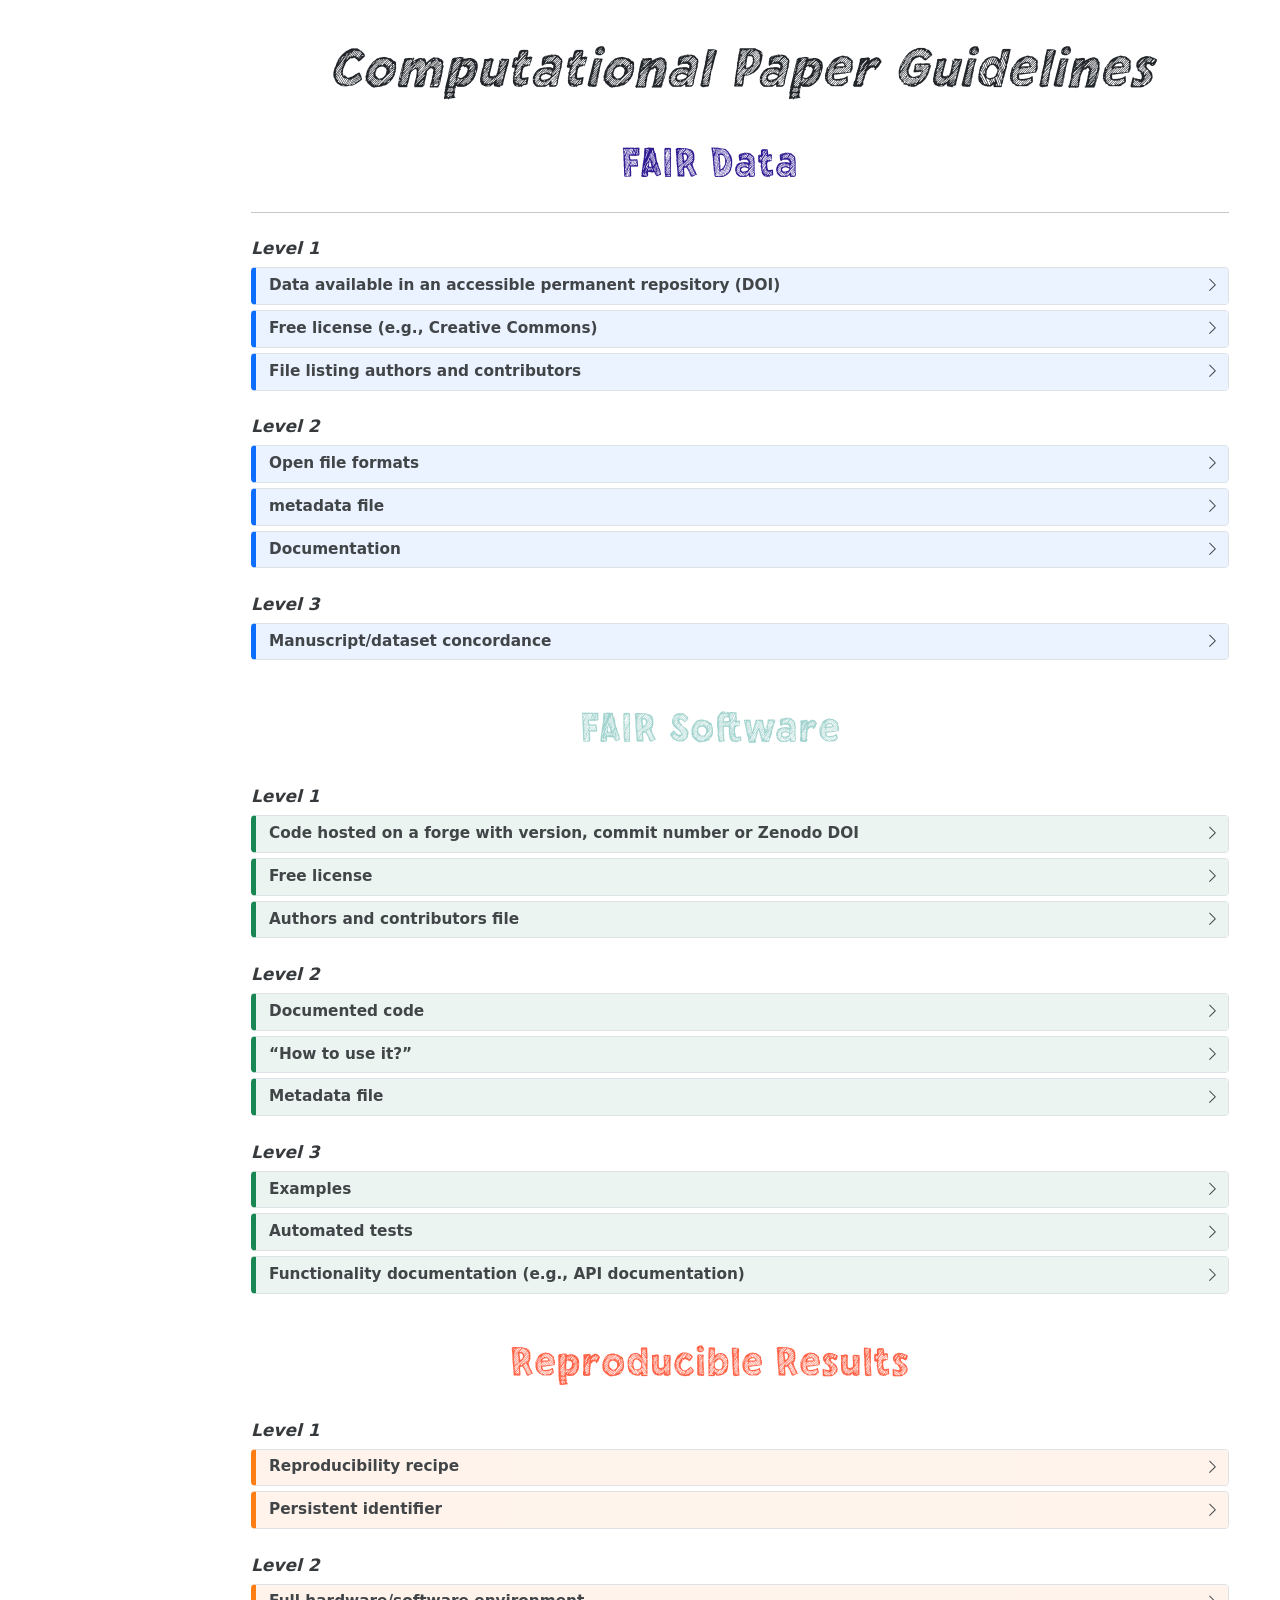
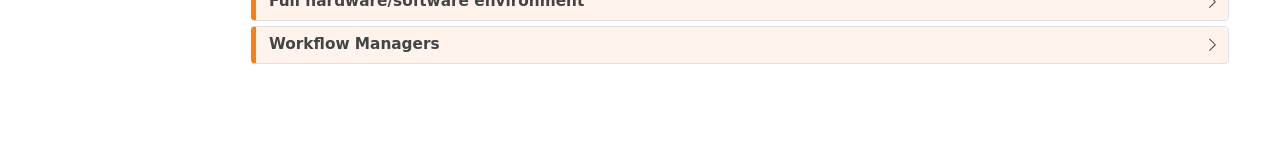
==== commit 0177c828: "adapt color" ====
--- a/docs/authors_guidelines.html
+++ b/docs/authors_guidelines.html
@@ -518,13 +518,13 @@
 <h2 class="anchored" data-anchor-id="reproducible-results">Reproducible Results</h2>
 <section id="level-1-2" class="level3">
 <h3 class="anchored" data-anchor-id="level-1-2">Level 1</h3>
-<div class="callout callout-style-default callout-tip callout-titled">
+<div class="callout callout-style-default callout-caution callout-titled">
 <div class="callout-header d-flex align-content-center collapsed" data-bs-toggle="collapse" data-bs-target=".callout-17-contents" aria-controls="callout-17" aria-expanded="false" aria-label="Toggle callout">
 <div class="callout-icon-container">
 <i class="callout-icon"></i>
 </div>
 <div class="callout-title-container flex-fill">
-<span class="screen-reader-only">Tip</span>Reproducibility recipe
+<span class="screen-reader-only">Caution</span>Reproducibility recipe
 </div>
 <div class="callout-btn-toggle d-inline-block border-0 py-1 ps-1 pe-0 float-end"><i class="callout-toggle"></i></div>
 </div>
@@ -538,13 +538,13 @@
 </div>
 </div>
 </div>
-<div class="callout callout-style-default callout-tip callout-titled">
+<div class="callout callout-style-default callout-caution callout-titled">
 <div class="callout-header d-flex align-content-center collapsed" data-bs-toggle="collapse" data-bs-target=".callout-18-contents" aria-controls="callout-18" aria-expanded="false" aria-label="Toggle callout">
 <div class="callout-icon-container">
 <i class="callout-icon"></i>
 </div>
 <div class="callout-title-container flex-fill">
-<span class="screen-reader-only">Tip</span>Persistent identifier
+<span class="screen-reader-only">Caution</span>Persistent identifier
 </div>
 <div class="callout-btn-toggle d-inline-block border-0 py-1 ps-1 pe-0 float-end"><i class="callout-toggle"></i></div>
 </div>
@@ -561,13 +561,13 @@
 </section>
 <section id="level-2-2" class="level3">
 <h3 class="anchored" data-anchor-id="level-2-2">Level 2</h3>
-<div class="callout callout-style-default callout-tip callout-titled">
+<div class="callout callout-style-default callout-caution callout-titled">
 <div class="callout-header d-flex align-content-center collapsed" data-bs-toggle="collapse" data-bs-target=".callout-19-contents" aria-controls="callout-19" aria-expanded="false" aria-label="Toggle callout">
 <div class="callout-icon-container">
 <i class="callout-icon"></i>
 </div>
 <div class="callout-title-container flex-fill">
-<span class="screen-reader-only">Tip</span>Full hardware/software environment
+<span class="screen-reader-only">Caution</span>Full hardware/software environment
 </div>
 <div class="callout-btn-toggle d-inline-block border-0 py-1 ps-1 pe-0 float-end"><i class="callout-toggle"></i></div>
 </div>
@@ -587,13 +587,13 @@
 </div>
 </div>
 </div>
-<div class="callout callout-style-default callout-tip callout-titled">
+<div class="callout callout-style-default callout-caution callout-titled">
 <div class="callout-header d-flex align-content-center collapsed" data-bs-toggle="collapse" data-bs-target=".callout-20-contents" aria-controls="callout-20" aria-expanded="false" aria-label="Toggle callout">
 <div class="callout-icon-container">
 <i class="callout-icon"></i>
 </div>
 <div class="callout-title-container flex-fill">
-<span class="screen-reader-only">Tip</span>Workflow Managers
+<span class="screen-reader-only">Caution</span>Workflow Managers
 </div>
 <div class="callout-btn-toggle d-inline-block border-0 py-1 ps-1 pe-0 float-end"><i class="callout-toggle"></i></div>
 </div>
